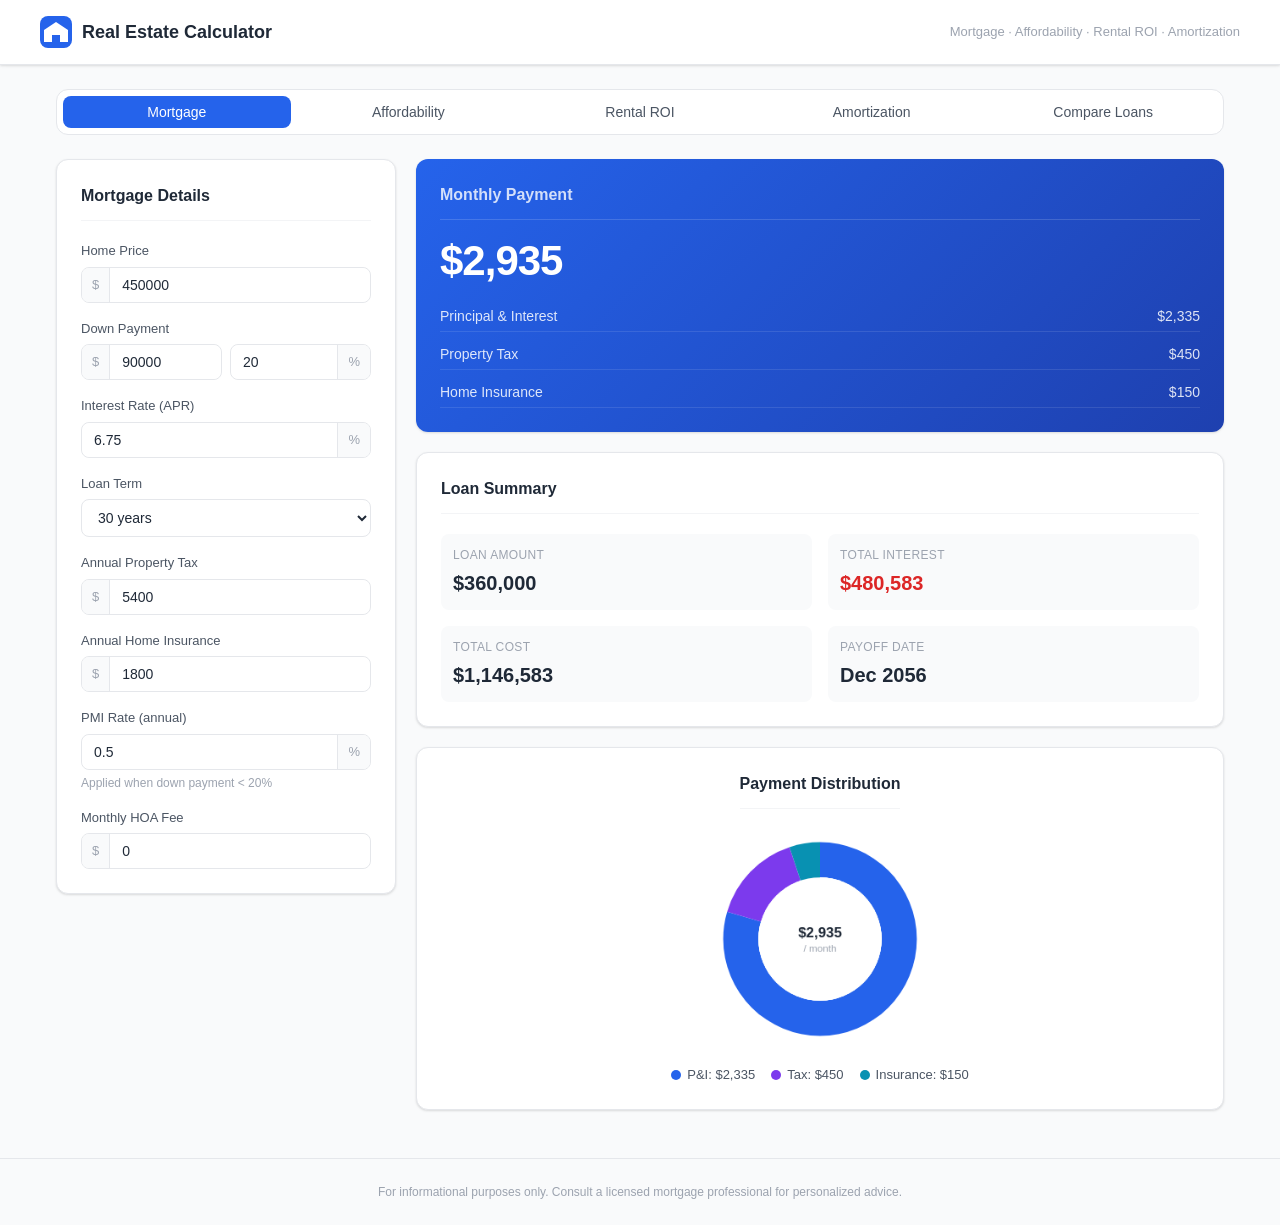
==== index.html @ 28811565 "Add complete real estate calculator web app Five-tab single-page application with no build dependenc" ====
<!DOCTYPE html>
<html lang="en">
<head>
  <meta charset="UTF-8" />
  <meta name="viewport" content="width=device-width, initial-scale=1.0" />
  <title>AI Real Estate Calculator</title>
  <link rel="stylesheet" href="css/styles.css" />
</head>
<body>
  <header>
    <div class="header-inner">
      <div class="logo">
        <svg width="32" height="32" viewBox="0 0 32 32" fill="none">
          <rect width="32" height="32" rx="8" fill="#2563eb"/>
          <path d="M16 6L4 14v12h8v-7h8v7h8V14L16 6z" fill="white"/>
        </svg>
        <span>Real Estate Calculator</span>
      </div>
      <p class="tagline">Mortgage · Affordability · Rental ROI · Amortization</p>
    </div>
  </header>

  <main>
    <nav class="tab-nav">
      <button class="tab-btn active" data-tab="mortgage">Mortgage</button>
      <button class="tab-btn" data-tab="affordability">Affordability</button>
      <button class="tab-btn" data-tab="rental">Rental ROI</button>
      <button class="tab-btn" data-tab="amortization">Amortization</button>
      <button class="tab-btn" data-tab="compare">Compare Loans</button>
    </nav>

    <!-- ===== MORTGAGE TAB ===== -->
    <section id="tab-mortgage" class="tab-content active">
      <div class="panel-grid">
        <div class="card inputs-card">
          <h2>Mortgage Details</h2>
          <div class="form-group">
            <label for="m-price">Home Price</label>
            <div class="input-prefix">
              <span>$</span>
              <input type="number" id="m-price" value="450000" min="0" step="1000" />
            </div>
          </div>
          <div class="form-group">
            <label for="m-down-pct">Down Payment</label>
            <div class="input-split">
              <div class="input-prefix">
                <span>$</span>
                <input type="number" id="m-down-amt" value="90000" min="0" step="1000" />
              </div>
              <div class="input-suffix">
                <input type="number" id="m-down-pct" value="20" min="0" max="100" step="0.5" />
                <span>%</span>
              </div>
            </div>
          </div>
          <div class="form-group">
            <label for="m-rate">Interest Rate (APR)</label>
            <div class="input-suffix">
              <input type="number" id="m-rate" value="6.75" min="0" max="30" step="0.05" />
              <span>%</span>
            </div>
          </div>
          <div class="form-group">
            <label for="m-term">Loan Term</label>
            <select id="m-term">
              <option value="30" selected>30 years</option>
              <option value="20">20 years</option>
              <option value="15">15 years</option>
              <option value="10">10 years</option>
            </select>
          </div>
          <div class="form-group">
            <label for="m-tax">Annual Property Tax</label>
            <div class="input-prefix">
              <span>$</span>
              <input type="number" id="m-tax" value="5400" min="0" step="100" />
            </div>
          </div>
          <div class="form-group">
            <label for="m-ins">Annual Home Insurance</label>
            <div class="input-prefix">
              <span>$</span>
              <input type="number" id="m-ins" value="1800" min="0" step="100" />
            </div>
          </div>
          <div class="form-group" id="pmi-group">
            <label for="m-pmi">PMI Rate (annual)</label>
            <div class="input-suffix">
              <input type="number" id="m-pmi" value="0.5" min="0" max="5" step="0.05" />
              <span>%</span>
            </div>
            <small class="hint">Applied when down payment &lt; 20%</small>
          </div>
          <div class="form-group">
            <label for="m-hoa">Monthly HOA Fee</label>
            <div class="input-prefix">
              <span>$</span>
              <input type="number" id="m-hoa" value="0" min="0" step="10" />
            </div>
          </div>
        </div>

        <div class="results-column">
          <div class="card summary-card">
            <h2>Monthly Payment</h2>
            <div class="big-number" id="m-total-payment">$0</div>
            <div class="payment-breakdown" id="m-breakdown">
              <div class="breakdown-row">
                <span>Principal &amp; Interest</span>
                <span id="m-pi">$0</span>
              </div>
              <div class="breakdown-row">
                <span>Property Tax</span>
                <span id="m-tax-mo">$0</span>
              </div>
              <div class="breakdown-row">
                <span>Home Insurance</span>
                <span id="m-ins-mo">$0</span>
              </div>
              <div class="breakdown-row pmi-row" id="pmi-row">
                <span>PMI</span>
                <span id="m-pmi-mo">$0</span>
              </div>
              <div class="breakdown-row" id="hoa-row">
                <span>HOA</span>
                <span id="m-hoa-mo">$0</span>
              </div>
            </div>
          </div>

          <div class="card stats-card">
            <h2>Loan Summary</h2>
            <div class="stats-grid">
              <div class="stat">
                <div class="stat-label">Loan Amount</div>
                <div class="stat-value" id="m-loan-amt">$0</div>
              </div>
              <div class="stat">
                <div class="stat-label">Total Interest</div>
                <div class="stat-value highlight-red" id="m-total-interest">$0</div>
              </div>
              <div class="stat">
                <div class="stat-label">Total Cost</div>
                <div class="stat-value" id="m-total-cost">$0</div>
              </div>
              <div class="stat">
                <div class="stat-label">Payoff Date</div>
                <div class="stat-value" id="m-payoff-date">—</div>
              </div>
            </div>
          </div>

          <div class="card chart-card">
            <h2>Payment Distribution</h2>
            <canvas id="donut-chart" width="260" height="260"></canvas>
            <div class="chart-legend" id="donut-legend"></div>
          </div>
        </div>
      </div>
    </section>

    <!-- ===== AFFORDABILITY TAB ===== -->
    <section id="tab-affordability" class="tab-content">
      <div class="panel-grid">
        <div class="card inputs-card">
          <h2>Your Finances</h2>
          <div class="form-group">
            <label for="a-income">Annual Gross Income</label>
            <div class="input-prefix"><span>$</span>
              <input type="number" id="a-income" value="120000" min="0" step="1000" />
            </div>
          </div>
          <div class="form-group">
            <label for="a-debt">Monthly Debt Payments</label>
            <div class="input-prefix"><span>$</span>
              <input type="number" id="a-debt" value="500" min="0" step="50" />
            </div>
            <small class="hint">Car loans, student loans, credit cards, etc.</small>
          </div>
          <div class="form-group">
            <label for="a-down">Down Payment Available</label>
            <div class="input-prefix"><span>$</span>
              <input type="number" id="a-down" value="80000" min="0" step="1000" />
            </div>
          </div>
          <div class="form-group">
            <label for="a-rate">Interest Rate</label>
            <div class="input-suffix">
              <input type="number" id="a-rate" value="6.75" min="0" max="30" step="0.05" />
              <span>%</span>
            </div>
          </div>
          <div class="form-group">
            <label for="a-term">Loan Term</label>
            <select id="a-term">
              <option value="30" selected>30 years</option>
              <option value="20">20 years</option>
              <option value="15">15 years</option>
            </select>
          </div>
          <div class="form-group">
            <label>DTI Guideline</label>
            <select id="a-dti">
              <option value="28">Conservative (28% front-end)</option>
              <option value="36" selected>Standard (36% back-end)</option>
              <option value="43">FHA / Max (43% back-end)</option>
              <option value="50">VA / Jumbo (50% back-end)</option>
            </select>
          </div>
        </div>

        <div class="results-column">
          <div class="card summary-card">
            <h2>You Can Afford Up To</h2>
            <div class="big-number" id="a-max-price">$0</div>
            <div class="afford-detail">
              <div class="breakdown-row"><span>Max Monthly Payment</span><span id="a-max-payment">$0</span></div>
              <div class="breakdown-row"><span>Loan Amount</span><span id="a-loan-amount">$0</span></div>
              <div class="breakdown-row"><span>Down Payment</span><span id="a-down-display">$0</span></div>
            </div>
          </div>

          <div class="card stats-card">
            <h2>Debt-to-Income Ratios</h2>
            <div class="dti-bars">
              <div class="dti-item">
                <div class="dti-label">
                  <span>Front-end DTI (housing only)</span>
                  <span id="a-fe-pct">0%</span>
                </div>
                <div class="progress-bar"><div class="progress-fill" id="a-fe-bar" style="width:0%"></div></div>
                <small class="hint" id="a-fe-status"></small>
              </div>
              <div class="dti-item">
                <div class="dti-label">
                  <span>Back-end DTI (all debts)</span>
                  <span id="a-be-pct">0%</span>
                </div>
                <div class="progress-bar"><div class="progress-fill" id="a-be-bar" style="width:0%"></div></div>
                <small class="hint" id="a-be-status"></small>
              </div>
            </div>
          </div>

          <div class="card">
            <h2>Price Range</h2>
            <div class="price-range-grid">
              <div class="price-tier conservative">
                <div class="tier-label">Conservative</div>
                <div class="tier-price" id="a-conservative">$0</div>
                <div class="tier-note">28% front-end</div>
              </div>
              <div class="price-tier recommended">
                <div class="tier-label">Recommended</div>
                <div class="tier-price" id="a-recommended">$0</div>
                <div class="tier-note">36% back-end</div>
              </div>
              <div class="price-tier maximum">
                <div class="tier-label">Maximum</div>
                <div class="tier-price" id="a-maximum">$0</div>
                <div class="tier-note">43% back-end</div>
              </div>
            </div>
          </div>
        </div>
      </div>
    </section>

    <!-- ===== RENTAL ROI TAB ===== -->
    <section id="tab-rental" class="tab-content">
      <div class="panel-grid">
        <div class="card inputs-card">
          <h2>Property Details</h2>
          <div class="form-group">
            <label for="r-price">Purchase Price</label>
            <div class="input-prefix"><span>$</span>
              <input type="number" id="r-price" value="350000" min="0" step="1000" />
            </div>
          </div>
          <div class="form-group">
            <label for="r-down">Down Payment</label>
            <div class="input-suffix">
              <input type="number" id="r-down" value="20" min="0" max="100" step="1" />
              <span>%</span>
            </div>
          </div>
          <div class="form-group">
            <label for="r-rate">Interest Rate</label>
            <div class="input-suffix">
              <input type="number" id="r-rate" value="7.0" min="0" max="30" step="0.05" />
              <span>%</span>
            </div>
          </div>
          <div class="form-group">
            <label for="r-term">Loan Term</label>
            <select id="r-term">
              <option value="30" selected>30 years</option>
              <option value="20">20 years</option>
              <option value="15">15 years</option>
            </select>
          </div>
          <div class="form-group">
            <label for="r-rent">Monthly Rent Income</label>
            <div class="input-prefix"><span>$</span>
              <input type="number" id="r-rent" value="2800" min="0" step="50" />
            </div>
          </div>
          <div class="form-group">
            <label for="r-vacancy">Vacancy Rate</label>
            <div class="input-suffix">
              <input type="number" id="r-vacancy" value="5" min="0" max="100" step="1" />
              <span>%</span>
            </div>
          </div>
          <div class="form-group">
            <label for="r-tax">Annual Property Tax</label>
            <div class="input-prefix"><span>$</span>
              <input type="number" id="r-tax" value="4200" min="0" step="100" />
            </div>
          </div>
          <div class="form-group">
            <label for="r-ins">Annual Insurance</label>
            <div class="input-prefix"><span>$</span>
              <input type="number" id="r-ins" value="1500" min="0" step="100" />
            </div>
          </div>
          <div class="form-group">
            <label for="r-maint">Annual Maintenance</label>
            <div class="input-suffix">
              <input type="number" id="r-maint" value="1" min="0" max="10" step="0.1" />
              <span>% of value</span>
            </div>
          </div>
          <div class="form-group">
            <label for="r-mgmt">Property Management</label>
            <div class="input-suffix">
              <input type="number" id="r-mgmt" value="0" min="0" max="20" step="1" />
              <span>% of rent</span>
            </div>
          </div>
          <div class="form-group">
            <label for="r-other">Other Monthly Expenses</label>
            <div class="input-prefix"><span>$</span>
              <input type="number" id="r-other" value="0" min="0" step="25" />
            </div>
          </div>
          <div class="form-group">
            <label for="r-appreciation">Annual Appreciation Rate</label>
            <div class="input-suffix">
              <input type="number" id="r-appreciation" value="3" min="0" max="20" step="0.5" />
              <span>%</span>
            </div>
          </div>
        </div>

        <div class="results-column">
          <div class="card summary-card">
            <h2>Monthly Cash Flow</h2>
            <div class="big-number" id="r-cashflow">$0</div>
            <div class="payment-breakdown">
              <div class="breakdown-row"><span>Effective Rent</span><span id="r-eff-rent">$0</span></div>
              <div class="breakdown-row"><span>Mortgage Payment</span><span id="r-mortgage">$0</span></div>
              <div class="breakdown-row"><span>Tax + Insurance</span><span id="r-tax-ins">$0</span></div>
              <div class="breakdown-row"><span>Maintenance</span><span id="r-maint-mo">$0</span></div>
              <div class="breakdown-row"><span>Management Fee</span><span id="r-mgmt-mo">$0</span></div>
              <div class="breakdown-row"><span>Other</span><span id="r-other-mo">$0</span></div>
            </div>
          </div>

          <div class="card stats-card">
            <h2>Investment Metrics</h2>
            <div class="stats-grid">
              <div class="stat">
                <div class="stat-label">Cap Rate</div>
                <div class="stat-value" id="r-cap-rate">0%</div>
              </div>
              <div class="stat">
                <div class="stat-label">Cash-on-Cash Return</div>
                <div class="stat-value highlight-green" id="r-coc">0%</div>
              </div>
              <div class="stat">
                <div class="stat-label">Gross Rent Multiplier</div>
                <div class="stat-value" id="r-grm">0x</div>
              </div>
              <div class="stat">
                <div class="stat-label">Annual Cash Flow</div>
                <div class="stat-value" id="r-annual-cf">$0</div>
              </div>
              <div class="stat">
                <div class="stat-label">Total Cash Invested</div>
                <div class="stat-value" id="r-cash-invested">$0</div>
              </div>
              <div class="stat">
                <div class="stat-label">5-Year Equity (est.)</div>
                <div class="stat-value highlight-green" id="r-5yr-equity">$0</div>
              </div>
            </div>
          </div>

          <div class="card">
            <h2>1% Rule Check</h2>
            <div class="rule-check" id="r-1pct-check">
              <div class="rule-value">
                Monthly rent is <strong id="r-1pct-pct">0%</strong> of purchase price
              </div>
              <div class="rule-bar-wrap">
                <div class="progress-bar"><div class="progress-fill" id="r-1pct-bar" style="width:0%"></div></div>
                <div class="rule-markers">
                  <span>0%</span><span>0.5%</span><span style="color:#22c55e;font-weight:600">1%</span><span>1.5%</span><span>2%</span>
                </div>
              </div>
              <div class="rule-status" id="r-1pct-status"></div>
            </div>
          </div>
        </div>
      </div>
    </section>

    <!-- ===== AMORTIZATION TAB ===== -->
    <section id="tab-amortization" class="tab-content">
      <div class="amort-top">
        <div class="card amort-inputs">
          <h2>Loan Details</h2>
          <div class="amort-form">
            <div class="form-group">
              <label for="am-price">Home Price</label>
              <div class="input-prefix"><span>$</span>
                <input type="number" id="am-price" value="450000" min="0" step="1000" />
              </div>
            </div>
            <div class="form-group">
              <label for="am-down">Down Payment</label>
              <div class="input-suffix">
                <input type="number" id="am-down" value="20" min="0" max="100" step="0.5" />
                <span>%</span>
              </div>
            </div>
            <div class="form-group">
              <label for="am-rate">Interest Rate</label>
              <div class="input-suffix">
                <input type="number" id="am-rate" value="6.75" min="0" max="30" step="0.05" />
                <span>%</span>
              </div>
            </div>
            <div class="form-group">
              <label for="am-term">Loan Term</label>
              <select id="am-term">
                <option value="30" selected>30 years</option>
                <option value="20">20 years</option>
                <option value="15">15 years</option>
                <option value="10">10 years</option>
              </select>
            </div>
            <div class="form-group">
              <label for="am-extra">Extra Monthly Payment</label>
              <div class="input-prefix"><span>$</span>
                <input type="number" id="am-extra" value="0" min="0" step="50" />
              </div>
            </div>
            <div class="form-group">
              <label for="am-view">View</label>
              <select id="am-view">
                <option value="yearly" selected>Yearly summary</option>
                <option value="monthly">Monthly detail</option>
              </select>
            </div>
          </div>
        </div>

        <div class="card amort-summary">
          <h2>Payoff Summary</h2>
          <div class="amort-stats">
            <div class="stat"><div class="stat-label">Monthly Payment</div><div class="stat-value" id="am-payment">$0</div></div>
            <div class="stat"><div class="stat-label">Payoff Date</div><div class="stat-value" id="am-payoff">—</div></div>
            <div class="stat"><div class="stat-label">Total Interest</div><div class="stat-value highlight-red" id="am-interest">$0</div></div>
            <div class="stat"><div class="stat-label">Interest Saved</div><div class="stat-value highlight-green" id="am-saved">$0</div></div>
            <div class="stat"><div class="stat-label">Time Saved</div><div class="stat-value highlight-green" id="am-time-saved">—</div></div>
          </div>
          <canvas id="am-chart" width="100%" height="200"></canvas>
        </div>
      </div>

      <div class="card amort-table-card">
        <h2>Amortization Schedule</h2>
        <div class="table-wrapper">
          <table class="amort-table" id="amort-table">
            <thead>
              <tr>
                <th>Year</th>
                <th>Payment</th>
                <th>Principal</th>
                <th>Interest</th>
                <th>Balance</th>
                <th>Equity</th>
              </tr>
            </thead>
            <tbody id="amort-body"></tbody>
          </table>
        </div>
      </div>
    </section>

    <!-- ===== COMPARE TAB ===== -->
    <section id="tab-compare" class="tab-content">
      <div class="compare-header card">
        <h2>Loan Comparison</h2>
        <p>Compare up to three different loan scenarios side by side.</p>
        <div class="compare-shared">
          <div class="form-group">
            <label for="cmp-price">Home Price</label>
            <div class="input-prefix"><span>$</span>
              <input type="number" id="cmp-price" value="450000" min="0" step="1000" />
            </div>
          </div>
          <div class="form-group">
            <label for="cmp-down">Down Payment</label>
            <div class="input-suffix">
              <input type="number" id="cmp-down" value="20" min="0" max="100" step="0.5" />
              <span>%</span>
            </div>
          </div>
        </div>
      </div>

      <div class="compare-grid">
        <div class="card compare-scenario" id="cmp-card-1">
          <h3>Scenario A</h3>
          <div class="form-group">
            <label>Interest Rate</label>
            <div class="input-suffix">
              <input type="number" class="cmp-rate" value="6.50" min="0" max="30" step="0.05" />
              <span>%</span>
            </div>
          </div>
          <div class="form-group">
            <label>Loan Term</label>
            <select class="cmp-term">
              <option value="30" selected>30 years</option>
              <option value="20">20 years</option>
              <option value="15">15 years</option>
            </select>
          </div>
          <div class="form-group">
            <label>Points Paid</label>
            <div class="input-suffix">
              <input type="number" class="cmp-points" value="0" min="0" max="5" step="0.25" />
              <span>pts</span>
            </div>
          </div>
          <div class="cmp-results">
            <div class="breakdown-row"><span>Monthly P&amp;I</span><span class="cmp-pi">$0</span></div>
            <div class="breakdown-row"><span>Total Interest</span><span class="cmp-int">$0</span></div>
            <div class="breakdown-row"><span>Points Cost</span><span class="cmp-pts-cost">$0</span></div>
            <div class="breakdown-row"><span>Total Cost</span><span class="cmp-total">$0</span></div>
            <div class="breakdown-row"><span>Break-even (vs A)</span><span class="cmp-breakeven">—</span></div>
          </div>
        </div>

        <div class="card compare-scenario" id="cmp-card-2">
          <h3>Scenario B</h3>
          <div class="form-group">
            <label>Interest Rate</label>
            <div class="input-suffix">
              <input type="number" class="cmp-rate" value="6.75" min="0" max="30" step="0.05" />
              <span>%</span>
            </div>
          </div>
          <div class="form-group">
            <label>Loan Term</label>
            <select class="cmp-term">
              <option value="30" selected>30 years</option>
              <option value="20">20 years</option>
              <option value="15">15 years</option>
            </select>
          </div>
          <div class="form-group">
            <label>Points Paid</label>
            <div class="input-suffix">
              <input type="number" class="cmp-points" value="0" min="0" max="5" step="0.25" />
              <span>pts</span>
            </div>
          </div>
          <div class="cmp-results">
            <div class="breakdown-row"><span>Monthly P&amp;I</span><span class="cmp-pi">$0</span></div>
            <div class="breakdown-row"><span>Total Interest</span><span class="cmp-int">$0</span></div>
            <div class="breakdown-row"><span>Points Cost</span><span class="cmp-pts-cost">$0</span></div>
            <div class="breakdown-row"><span>Total Cost</span><span class="cmp-total">$0</span></div>
            <div class="breakdown-row"><span>Break-even (vs A)</span><span class="cmp-breakeven">—</span></div>
          </div>
        </div>

        <div class="card compare-scenario" id="cmp-card-3">
          <h3>Scenario C</h3>
          <div class="form-group">
            <label>Interest Rate</label>
            <div class="input-suffix">
              <input type="number" class="cmp-rate" value="7.0" min="0" max="30" step="0.05" />
              <span>%</span>
            </div>
          </div>
          <div class="form-group">
            <label>Loan Term</label>
            <select class="cmp-term">
              <option value="30" selected>30 years</option>
              <option value="20">20 years</option>
              <option value="15">15 years</option>
            </select>
          </div>
          <div class="form-group">
            <label>Points Paid</label>
            <div class="input-suffix">
              <input type="number" class="cmp-points" value="1" min="0" max="5" step="0.25" />
              <span>pts</span>
            </div>
          </div>
          <div class="cmp-results">
            <div class="breakdown-row"><span>Monthly P&amp;I</span><span class="cmp-pi">$0</span></div>
            <div class="breakdown-row"><span>Total Interest</span><span class="cmp-int">$0</span></div>
            <div class="breakdown-row"><span>Points Cost</span><span class="cmp-pts-cost">$0</span></div>
            <div class="breakdown-row"><span>Total Cost</span><span class="cmp-total">$0</span></div>
            <div class="breakdown-row"><span>Break-even (vs A)</span><span class="cmp-breakeven">—</span></div>
          </div>
        </div>
      </div>

      <div class="card compare-chart-card">
        <h2>Cost Over Time</h2>
        <canvas id="compare-chart" height="280"></canvas>
        <div class="chart-legend" id="compare-legend"></div>
      </div>
    </section>
  </main>

  <footer>
    <p>For informational purposes only. Consult a licensed mortgage professional for personalized advice.</p>
  </footer>

  <script src="js/calculator.js"></script>
</body>
</html>
---- css/styles.css ----
/* ============================================================
   Base / Reset
============================================================ */
*, *::before, *::after { box-sizing: border-box; margin: 0; padding: 0; }

:root {
  --blue:       #2563eb;
  --blue-light: #eff6ff;
  --blue-dark:  #1e40af;
  --green:      #16a34a;
  --green-light:#dcfce7;
  --red:        #dc2626;
  --red-light:  #fee2e2;
  --amber:      #d97706;
  --amber-light:#fef3c7;
  --gray-50:    #f9fafb;
  --gray-100:   #f3f4f6;
  --gray-200:   #e5e7eb;
  --gray-400:   #9ca3af;
  --gray-600:   #4b5563;
  --gray-800:   #1f2937;
  --white:      #ffffff;
  --shadow:     0 1px 3px rgba(0,0,0,.08), 0 1px 2px rgba(0,0,0,.06);
  --shadow-md:  0 4px 6px rgba(0,0,0,.07), 0 2px 4px rgba(0,0,0,.06);
  --radius:     12px;
  --radius-sm:  8px;
}

body {
  font-family: -apple-system, BlinkMacSystemFont, "Segoe UI", Roboto, sans-serif;
  background: var(--gray-50);
  color: var(--gray-800);
  font-size: 15px;
  line-height: 1.5;
  min-height: 100vh;
}

/* ============================================================
   Header
============================================================ */
header {
  background: var(--white);
  border-bottom: 1px solid var(--gray-200);
  padding: 16px 24px;
  position: sticky;
  top: 0;
  z-index: 100;
  box-shadow: var(--shadow);
}

.header-inner {
  max-width: 1200px;
  margin: 0 auto;
  display: flex;
  align-items: center;
  gap: 16px;
}

.logo {
  display: flex;
  align-items: center;
  gap: 10px;
  font-size: 18px;
  font-weight: 700;
  color: var(--gray-800);
  white-space: nowrap;
}

.tagline {
  font-size: 13px;
  color: var(--gray-400);
  margin-left: auto;
}

/* ============================================================
   Main / Tabs
============================================================ */
main {
  max-width: 1200px;
  margin: 0 auto;
  padding: 24px 16px 48px;
}

.tab-nav {
  display: flex;
  gap: 4px;
  margin-bottom: 24px;
  background: var(--white);
  border: 1px solid var(--gray-200);
  border-radius: var(--radius);
  padding: 6px;
  flex-wrap: wrap;
}

.tab-btn {
  flex: 1;
  min-width: 100px;
  padding: 8px 16px;
  border: none;
  border-radius: var(--radius-sm);
  background: transparent;
  color: var(--gray-600);
  font-size: 14px;
  font-weight: 500;
  cursor: pointer;
  transition: all .15s;
  white-space: nowrap;
}

.tab-btn:hover { background: var(--gray-100); color: var(--gray-800); }
.tab-btn.active { background: var(--blue); color: var(--white); }

.tab-content { display: none; }
.tab-content.active { display: block; }

/* ============================================================
   Cards / Layout
============================================================ */
.card {
  background: var(--white);
  border: 1px solid var(--gray-200);
  border-radius: var(--radius);
  padding: 24px;
  box-shadow: var(--shadow);
}

.card h2 {
  font-size: 16px;
  font-weight: 600;
  color: var(--gray-800);
  margin-bottom: 20px;
  padding-bottom: 12px;
  border-bottom: 1px solid var(--gray-100);
}

.panel-grid {
  display: grid;
  grid-template-columns: 340px 1fr;
  gap: 20px;
  align-items: start;
}

@media (max-width: 768px) {
  .panel-grid { grid-template-columns: 1fr; }
}

.results-column {
  display: flex;
  flex-direction: column;
  gap: 20px;
}

/* ============================================================
   Form elements
============================================================ */
.form-group {
  margin-bottom: 16px;
}

.form-group:last-child { margin-bottom: 0; }

label {
  display: block;
  font-size: 13px;
  font-weight: 500;
  color: var(--gray-600);
  margin-bottom: 6px;
}

input[type="number"],
select {
  width: 100%;
  padding: 9px 12px;
  border: 1px solid var(--gray-200);
  border-radius: var(--radius-sm);
  font-size: 14px;
  color: var(--gray-800);
  background: var(--white);
  transition: border-color .15s, box-shadow .15s;
  outline: none;
  -moz-appearance: textfield;
}

input[type="number"]::-webkit-inner-spin-button,
input[type="number"]::-webkit-outer-spin-button { -webkit-appearance: none; }

input[type="number"]:focus,
select:focus {
  border-color: var(--blue);
  box-shadow: 0 0 0 3px rgba(37,99,235,.12);
}

select { cursor: pointer; }

.input-prefix,
.input-suffix {
  display: flex;
  align-items: center;
  border: 1px solid var(--gray-200);
  border-radius: var(--radius-sm);
  overflow: hidden;
  transition: border-color .15s, box-shadow .15s;
}

.input-prefix:focus-within,
.input-suffix:focus-within {
  border-color: var(--blue);
  box-shadow: 0 0 0 3px rgba(37,99,235,.12);
}

.input-prefix span,
.input-suffix span {
  padding: 0 10px;
  font-size: 13px;
  color: var(--gray-400);
  background: var(--gray-50);
  border-right: 1px solid var(--gray-200);
  align-self: stretch;
  display: flex;
  align-items: center;
  white-space: nowrap;
  flex-shrink: 0;
}

.input-suffix span {
  border-right: none;
  border-left: 1px solid var(--gray-200);
}

.input-prefix input,
.input-suffix input {
  border: none;
  box-shadow: none;
  flex: 1;
  min-width: 0;
}

.input-prefix input:focus,
.input-suffix input:focus {
  border: none;
  box-shadow: none;
}

.input-split {
  display: grid;
  grid-template-columns: 1fr 1fr;
  gap: 8px;
}

.hint {
  font-size: 12px;
  color: var(--gray-400);
  margin-top: 4px;
  display: block;
}

/* ============================================================
   Summary cards
============================================================ */
.summary-card {
  background: linear-gradient(135deg, var(--blue), var(--blue-dark));
  color: var(--white);
  border: none;
}

.summary-card h2 {
  color: rgba(255,255,255,.8);
  border-bottom-color: rgba(255,255,255,.15);
}

.big-number {
  font-size: 42px;
  font-weight: 700;
  letter-spacing: -1px;
  color: var(--white);
  margin-bottom: 20px;
  line-height: 1;
}

.payment-breakdown, .afford-detail {
  display: flex;
  flex-direction: column;
  gap: 8px;
}

.breakdown-row {
  display: flex;
  justify-content: space-between;
  align-items: center;
  font-size: 14px;
  color: rgba(255,255,255,.85);
  padding: 4px 0;
  border-bottom: 1px solid rgba(255,255,255,.1);
}

.breakdown-row:last-child { border-bottom: none; }

/* For non-blue cards */
.stats-card .breakdown-row,
.afford-detail .breakdown-row,
.cmp-results .breakdown-row {
  color: var(--gray-600);
  border-bottom-color: var(--gray-100);
}

/* ============================================================
   Stats grid
============================================================ */
.stats-grid {
  display: grid;
  grid-template-columns: 1fr 1fr;
  gap: 16px;
}

.stat {
  padding: 12px;
  background: var(--gray-50);
  border-radius: var(--radius-sm);
}

.stat-label {
  font-size: 12px;
  color: var(--gray-400);
  margin-bottom: 4px;
  font-weight: 500;
  text-transform: uppercase;
  letter-spacing: 0.03em;
}

.stat-value {
  font-size: 20px;
  font-weight: 700;
  color: var(--gray-800);
}

.highlight-green { color: var(--green); }
.highlight-red   { color: var(--red); }

/* ============================================================
   Chart / Donut
============================================================ */
.chart-card {
  display: flex;
  flex-direction: column;
  align-items: center;
}

.chart-card canvas { max-width: 220px; margin: 0 auto; }

.chart-legend {
  display: flex;
  flex-wrap: wrap;
  gap: 8px 16px;
  margin-top: 16px;
  justify-content: center;
}

.legend-item {
  display: flex;
  align-items: center;
  gap: 6px;
  font-size: 13px;
  color: var(--gray-600);
}

.legend-dot {
  width: 10px;
  height: 10px;
  border-radius: 50%;
  flex-shrink: 0;
}

/* ============================================================
   Progress / DTI bars
============================================================ */
.dti-bars { display: flex; flex-direction: column; gap: 20px; }
.dti-item {}

.dti-label {
  display: flex;
  justify-content: space-between;
  font-size: 13px;
  color: var(--gray-600);
  margin-bottom: 6px;
  font-weight: 500;
}

.progress-bar {
  height: 10px;
  background: var(--gray-100);
  border-radius: 999px;
  overflow: hidden;
}

.progress-fill {
  height: 100%;
  border-radius: 999px;
  background: var(--blue);
  transition: width .4s ease, background .3s;
}

/* ============================================================
   Affordability price tiers
============================================================ */
.price-range-grid {
  display: grid;
  grid-template-columns: repeat(3, 1fr);
  gap: 12px;
}

.price-tier {
  padding: 16px 12px;
  border-radius: var(--radius-sm);
  text-align: center;
}

.conservative { background: var(--green-light); }
.recommended  { background: var(--blue-light); border: 2px solid var(--blue); }
.maximum      { background: var(--amber-light); }

.tier-label {
  font-size: 11px;
  font-weight: 600;
  text-transform: uppercase;
  letter-spacing: .05em;
  color: var(--gray-600);
  margin-bottom: 6px;
}

.tier-price {
  font-size: 20px;
  font-weight: 700;
  color: var(--gray-800);
  margin-bottom: 4px;
}

.tier-note { font-size: 11px; color: var(--gray-400); }

/* ============================================================
   Rental ROI
============================================================ */
.rule-check { padding: 4px 0; }

.rule-value {
  font-size: 14px;
  color: var(--gray-600);
  margin-bottom: 12px;
}

.rule-bar-wrap { margin-bottom: 8px; }

.rule-markers {
  display: flex;
  justify-content: space-between;
  font-size: 11px;
  color: var(--gray-400);
  margin-top: 4px;
}

.rule-status {
  font-size: 13px;
  font-weight: 600;
  padding: 6px 12px;
  border-radius: var(--radius-sm);
  margin-top: 8px;
  text-align: center;
}

.rule-pass { background: var(--green-light); color: var(--green); }
.rule-close{ background: var(--amber-light); color: var(--amber); }
.rule-fail { background: var(--red-light);   color: var(--red);   }

/* ============================================================
   Amortization
============================================================ */
.amort-top {
  display: grid;
  grid-template-columns: 340px 1fr;
  gap: 20px;
  margin-bottom: 20px;
  align-items: start;
}

@media (max-width: 768px) {
  .amort-top { grid-template-columns: 1fr; }
}

.amort-form { display: grid; grid-template-columns: 1fr 1fr; gap: 0 16px; }

.amort-stats { display: grid; grid-template-columns: 1fr 1fr; gap: 12px; margin-bottom: 20px; }

.amort-table-card { overflow: hidden; }

.table-wrapper { overflow-x: auto; }

.amort-table {
  width: 100%;
  border-collapse: collapse;
  font-size: 13px;
}

.amort-table thead th {
  text-align: left;
  padding: 10px 12px;
  background: var(--gray-50);
  font-weight: 600;
  color: var(--gray-600);
  font-size: 12px;
  text-transform: uppercase;
  letter-spacing: .04em;
  border-bottom: 1px solid var(--gray-200);
}

.amort-table tbody tr {
  border-bottom: 1px solid var(--gray-100);
  transition: background .1s;
}

.amort-table tbody tr:hover { background: var(--blue-light); }
.amort-table tbody tr:last-child { border-bottom: none; }

.amort-table td {
  padding: 10px 12px;
  color: var(--gray-800);
}

.amort-table td.interest { color: var(--red); }
.amort-table td.equity   { color: var(--green); }

/* ============================================================
   Compare
============================================================ */
.compare-header { margin-bottom: 20px; }

.compare-shared {
  display: flex;
  gap: 20px;
  margin-top: 16px;
  flex-wrap: wrap;
}

.compare-shared .form-group {
  flex: 1;
  min-width: 200px;
  margin-bottom: 0;
}

.compare-grid {
  display: grid;
  grid-template-columns: repeat(3, 1fr);
  gap: 20px;
  margin-bottom: 20px;
}

@media (max-width: 768px) {
  .compare-grid { grid-template-columns: 1fr; }
}

.compare-scenario h3 {
  font-size: 15px;
  font-weight: 700;
  margin-bottom: 16px;
  padding-bottom: 10px;
  border-bottom: 1px solid var(--gray-100);
}

#cmp-card-1 h3 { color: var(--blue); }
#cmp-card-2 h3 { color: var(--green); }
#cmp-card-3 h3 { color: var(--amber); }

.cmp-results { margin-top: 16px; }
.cmp-results .breakdown-row { font-size: 13px; }

.compare-chart-card canvas { width: 100%; }

/* ============================================================
   Footer
============================================================ */
footer {
  text-align: center;
  padding: 24px 16px;
  font-size: 12px;
  color: var(--gray-400);
  border-top: 1px solid var(--gray-200);
}
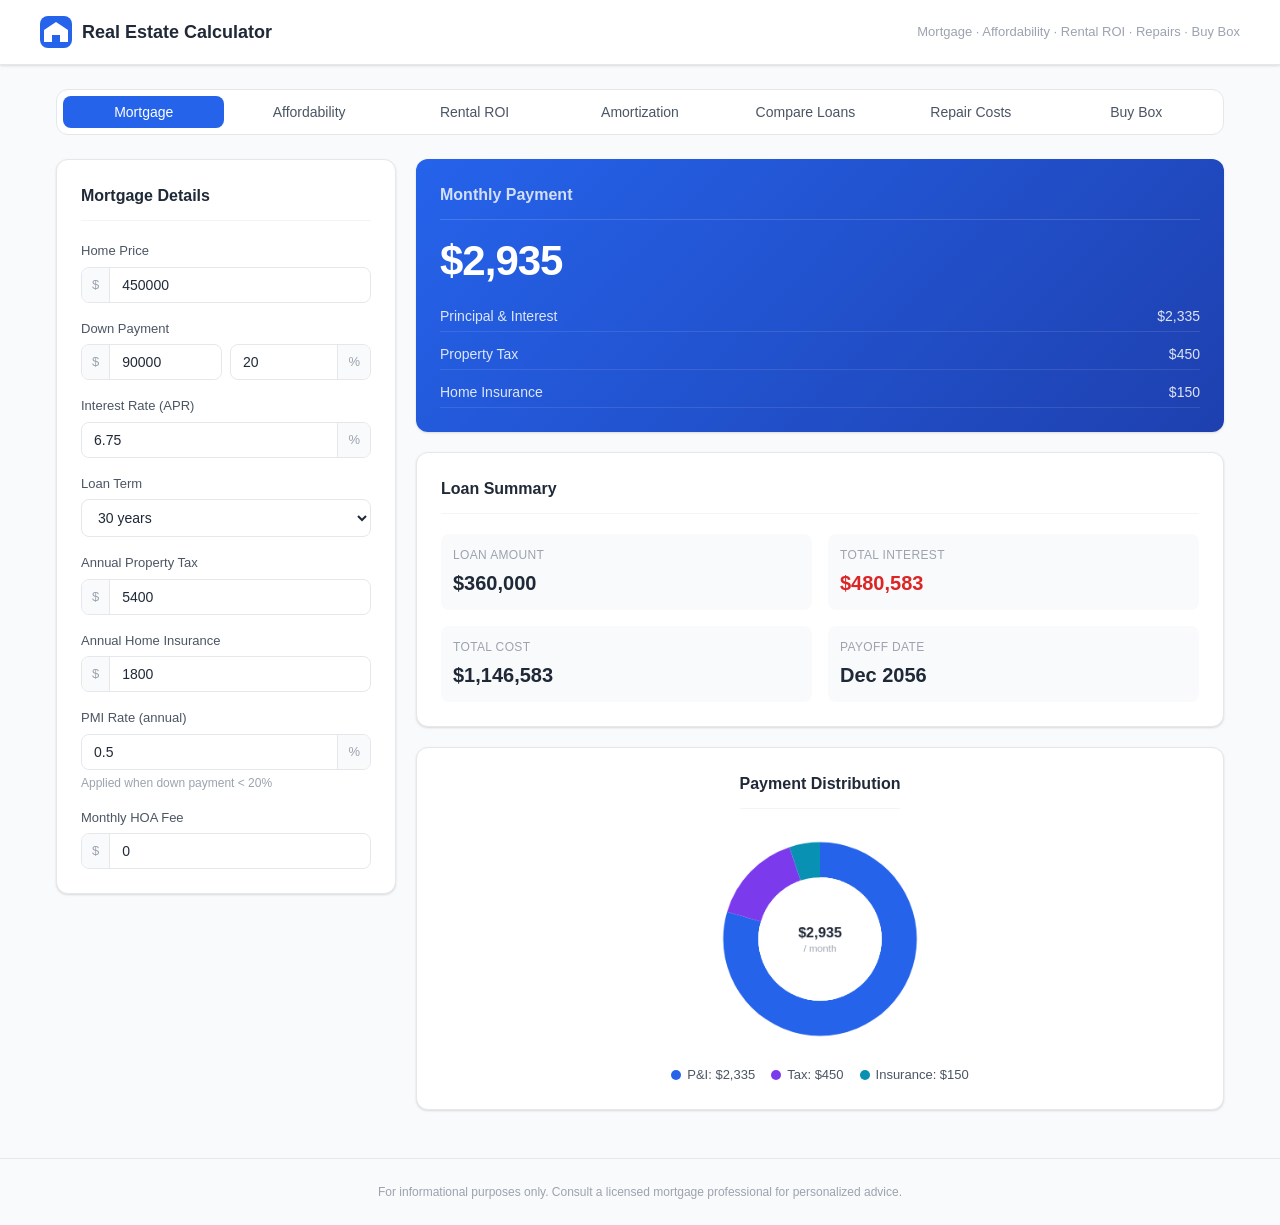
==== commit 0874f2e0: "Add Repair Cost estimator and Buy Box tabs Repair Costs tab: - 50+ line-item repair table across 10 " ====
--- a/index.html
+++ b/index.html
@@ -16,7 +16,7 @@
         </svg>
         <span>Real Estate Calculator</span>
       </div>
-      <p class="tagline">Mortgage · Affordability · Rental ROI · Amortization</p>
+      <p class="tagline">Mortgage · Affordability · Rental ROI · Repairs · Buy Box</p>
     </div>
   </header>
 
@@ -27,6 +27,8 @@
       <button class="tab-btn" data-tab="rental">Rental ROI</button>
       <button class="tab-btn" data-tab="amortization">Amortization</button>
       <button class="tab-btn" data-tab="compare">Compare Loans</button>
+      <button class="tab-btn" data-tab="repairs">Repair Costs</button>
+      <button class="tab-btn" data-tab="buybox">Buy Box</button>
     </nav>
 
     <!-- ===== MORTGAGE TAB ===== -->
@@ -630,6 +632,428 @@
         <div class="chart-legend" id="compare-legend"></div>
       </div>
     </section>
+    <!-- ===== REPAIR COSTS TAB ===== -->
+    <section id="tab-repairs" class="tab-content">
+      <div class="repair-top-grid">
+        <div class="card">
+          <h2>Condition Presets</h2>
+          <p class="hint" style="margin-bottom:14px">Quick-fill common repairs by property condition</p>
+          <div class="preset-btns">
+            <button class="preset-btn" data-preset="cosmetic">Cosmetic</button>
+            <button class="preset-btn" data-preset="light">Light Rehab</button>
+            <button class="preset-btn" data-preset="full">Full Rehab</button>
+            <button class="preset-btn" data-preset="gut">Gut Rehab</button>
+          </div>
+          <div class="preset-desc" id="preset-desc">Select a preset to auto-fill typical line items.</div>
+
+          <div style="margin-top:20px;padding-top:20px;border-top:1px solid var(--gray-100)">
+            <h3 style="font-size:14px;font-weight:600;margin-bottom:12px">Soft Costs &amp; Settings</h3>
+            <div class="form-group">
+              <label for="rep-permits">Permits &amp; Inspections</label>
+              <div class="input-prefix"><span>$</span>
+                <input type="number" id="rep-permits" value="2500" min="0" step="100" />
+              </div>
+            </div>
+            <div class="form-group">
+              <label for="rep-contingency">Contingency Buffer</label>
+              <div class="input-suffix">
+                <input type="number" id="rep-contingency" value="10" min="0" max="50" step="1" />
+                <span>%</span>
+              </div>
+            </div>
+            <div class="form-group" style="margin-bottom:0">
+              <label for="rep-sqft">Property Sq Ft</label>
+              <div class="input-suffix">
+                <input type="number" id="rep-sqft" value="1500" min="0" step="100" />
+                <span>sqft</span>
+              </div>
+            </div>
+          </div>
+        </div>
+
+        <div class="card summary-card">
+          <h2>Repair Budget</h2>
+          <div class="big-number" id="rep-total">$0</div>
+          <div class="payment-breakdown">
+            <div class="breakdown-row"><span>Hard Costs (line items)</span><span id="rep-hard">$0</span></div>
+            <div class="breakdown-row"><span>Permits &amp; Soft Costs</span><span id="rep-permits-disp">$0</span></div>
+            <div class="breakdown-row"><span>Contingency</span><span id="rep-contingency-disp">$0</span></div>
+            <div class="breakdown-row"><span>Cost per Sq Ft</span><span id="rep-per-sqft">—</span></div>
+            <div class="breakdown-row"><span>Items Selected</span><span id="rep-item-count">0</span></div>
+          </div>
+        </div>
+      </div>
+
+      <div class="card repair-table-card">
+        <div class="repair-table-header">
+          <div>
+            <h2>Itemized Repair Costs</h2>
+            <p class="hint">Check items to include · Edit qty &amp; unit cost · Prices are national averages</p>
+          </div>
+          <div class="repair-table-actions">
+            <button class="action-btn" id="repair-select-all">Select All</button>
+            <button class="action-btn" id="repair-clear-all">Clear All</button>
+            <button class="action-btn" id="repair-reset-costs">Reset to Avg</button>
+          </div>
+        </div>
+        <div class="table-wrapper">
+          <table class="repair-table">
+            <thead>
+              <tr>
+                <th style="width:40px;text-align:center">✓</th>
+                <th>Repair Item</th>
+                <th>Typical Range</th>
+                <th style="width:80px">Qty</th>
+                <th style="width:140px">Unit Cost</th>
+                <th style="width:110px;text-align:right">Subtotal</th>
+              </tr>
+            </thead>
+            <tbody id="repair-body"></tbody>
+          </table>
+        </div>
+      </div>
+
+      <div class="panel-grid" style="margin-top:20px">
+        <div class="card">
+          <h2>Flip Profit Calculator</h2>
+          <div class="form-group">
+            <label for="flip-purchase">Purchase Price</label>
+            <div class="input-prefix"><span>$</span>
+              <input type="number" id="flip-purchase" value="200000" min="0" step="1000" />
+            </div>
+          </div>
+          <div class="form-group">
+            <label for="flip-arv">After Repair Value (ARV)</label>
+            <div class="input-prefix"><span>$</span>
+              <input type="number" id="flip-arv" value="320000" min="0" step="1000" />
+            </div>
+          </div>
+          <div class="form-group">
+            <label for="flip-repairs-in">Repair Costs</label>
+            <div class="input-prefix"><span>$</span>
+              <input type="number" id="flip-repairs-in" value="0" min="0" step="500" />
+            </div>
+            <small class="hint">Auto-synced from the repair estimator above</small>
+          </div>
+          <div class="form-group">
+            <label for="flip-rate">Hard Money / Loan Rate</label>
+            <div class="input-suffix">
+              <input type="number" id="flip-rate" value="10" min="0" max="30" step="0.25" />
+              <span>% annual</span>
+            </div>
+          </div>
+          <div class="form-group">
+            <label for="flip-hold">Hold Time</label>
+            <div class="input-suffix">
+              <input type="number" id="flip-hold" value="6" min="1" max="36" step="1" />
+              <span>months</span>
+            </div>
+          </div>
+          <div class="form-group">
+            <label for="flip-close-buy">Buy-Side Closing Costs</label>
+            <div class="input-suffix">
+              <input type="number" id="flip-close-buy" value="2" min="0" max="10" step="0.25" />
+              <span>%</span>
+            </div>
+          </div>
+          <div class="form-group">
+            <label for="flip-close-sell">Sell-Side Closing Costs</label>
+            <div class="input-suffix">
+              <input type="number" id="flip-close-sell" value="8" min="0" max="15" step="0.25" />
+              <span>% (commissions + title)</span>
+            </div>
+          </div>
+          <div class="form-group">
+            <label for="flip-carry">Monthly Carrying Costs</label>
+            <div class="input-prefix"><span>$</span>
+              <input type="number" id="flip-carry" value="350" min="0" step="50" />
+            </div>
+            <small class="hint">Utilities, property tax, insurance during hold period</small>
+          </div>
+        </div>
+
+        <div class="results-column">
+          <div class="card summary-card">
+            <h2>Projected Profit</h2>
+            <div class="big-number" id="flip-profit">$0</div>
+            <div class="payment-breakdown">
+              <div class="breakdown-row"><span>Sale Price (ARV)</span><span id="flip-arv-disp">$0</span></div>
+              <div class="breakdown-row"><span>− Purchase Price</span><span id="flip-purchase-disp">$0</span></div>
+              <div class="breakdown-row"><span>− Repair Costs</span><span id="flip-repairs-disp">$0</span></div>
+              <div class="breakdown-row"><span>− Holding Costs</span><span id="flip-holding-disp">$0</span></div>
+              <div class="breakdown-row"><span>− Buy Closing</span><span id="flip-closebuy-disp">$0</span></div>
+              <div class="breakdown-row"><span>− Sell Closing</span><span id="flip-closesell-disp">$0</span></div>
+            </div>
+          </div>
+          <div class="card stats-card">
+            <h2>Flip Metrics</h2>
+            <div class="stats-grid">
+              <div class="stat"><div class="stat-label">Net Profit</div><div class="stat-value highlight-green" id="flip-profit-stat">$0</div></div>
+              <div class="stat"><div class="stat-label">ROI on Cash</div><div class="stat-value" id="flip-roi">0%</div></div>
+              <div class="stat"><div class="stat-label">Annualized ROI</div><div class="stat-value highlight-green" id="flip-ann-roi">0%</div></div>
+              <div class="stat"><div class="stat-label">Profit Margin</div><div class="stat-value" id="flip-margin">0%</div></div>
+              <div class="stat"><div class="stat-label">70% Rule MAO</div><div class="stat-value" id="flip-mao70">$0</div></div>
+              <div class="stat"><div class="stat-label">Total Holding Cost</div><div class="stat-value highlight-red" id="flip-holding-stat">$0</div></div>
+            </div>
+          </div>
+        </div>
+      </div>
+    </section>
+
+    <!-- ===== BUY BOX TAB ===== -->
+    <section id="tab-buybox" class="tab-content">
+      <div class="buybox-top">
+        <div class="card">
+          <h2>Your Buy Box</h2>
+          <p class="hint" style="margin-bottom:16px">Define your investment criteria — used by the Deal Analyzer below</p>
+          <div class="buybox-form">
+            <div class="form-group">
+              <label for="bb-strategy">Investment Strategy</label>
+              <select id="bb-strategy">
+                <option value="flip">Fix &amp; Flip</option>
+                <option value="brrrr">BRRRR</option>
+                <option value="rental">Buy &amp; Hold (Rental)</option>
+                <option value="wholesale">Wholesale</option>
+              </select>
+            </div>
+            <div class="form-group">
+              <label for="bb-zip">Target Market (zip / city)</label>
+              <input type="text" id="bb-zip" value="77433" class="text-input" placeholder="e.g. 77433 or Houston TX" />
+            </div>
+            <div class="form-group">
+              <label for="bb-max-price">Max Purchase Price</label>
+              <div class="input-prefix"><span>$</span>
+                <input type="number" id="bb-max-price" value="300000" min="0" step="5000" />
+              </div>
+            </div>
+            <div class="form-group">
+              <label for="bb-min-price">Min Purchase Price</label>
+              <div class="input-prefix"><span>$</span>
+                <input type="number" id="bb-min-price" value="50000" min="0" step="5000" />
+              </div>
+            </div>
+            <div class="form-group">
+              <label for="bb-max-repairs">Max Repair Budget</label>
+              <div class="input-prefix"><span>$</span>
+                <input type="number" id="bb-max-repairs" value="75000" min="0" step="1000" />
+              </div>
+            </div>
+            <div class="form-group">
+              <label for="bb-min-beds">Min Bedrooms</label>
+              <select id="bb-min-beds">
+                <option value="1">1+</option>
+                <option value="2">2+</option>
+                <option value="3" selected>3+</option>
+                <option value="4">4+</option>
+              </select>
+            </div>
+            <div class="form-group">
+              <label for="bb-min-sqft">Min Sq Ft</label>
+              <div class="input-suffix">
+                <input type="number" id="bb-min-sqft" value="1000" min="0" step="100" />
+                <span>sqft</span>
+              </div>
+            </div>
+            <div class="form-group">
+              <label for="bb-min-profit">Min Profit Target</label>
+              <div class="input-prefix"><span>$</span>
+                <input type="number" id="bb-min-profit" value="30000" min="0" step="1000" />
+              </div>
+            </div>
+            <div class="form-group">
+              <label for="bb-min-roi">Min ROI Target</label>
+              <div class="input-suffix">
+                <input type="number" id="bb-min-roi" value="20" min="0" max="200" step="1" />
+                <span>%</span>
+              </div>
+            </div>
+            <div class="form-group">
+              <label for="bb-sell-costs">Sell-Side Costs</label>
+              <div class="input-suffix">
+                <input type="number" id="bb-sell-costs" value="8" min="0" max="15" step="0.5" />
+                <span>%</span>
+              </div>
+            </div>
+          </div>
+        </div>
+
+        <div class="card">
+          <h2>MAO Calculator</h2>
+          <p class="hint" style="margin-bottom:16px">Maximum Allowable Offer — what to offer given your profit goals</p>
+          <div class="form-group">
+            <label for="mao-arv">After Repair Value (ARV)</label>
+            <div class="input-prefix"><span>$</span>
+              <input type="number" id="mao-arv" value="300000" min="0" step="1000" />
+            </div>
+          </div>
+          <div class="form-group">
+            <label for="mao-repairs">Estimated Repairs</label>
+            <div class="input-prefix"><span>$</span>
+              <input type="number" id="mao-repairs" value="40000" min="0" step="1000" />
+            </div>
+          </div>
+          <div class="form-group">
+            <label for="mao-closing">Selling Costs</label>
+            <div class="input-suffix">
+              <input type="number" id="mao-closing" value="8" min="0" max="20" step="0.5" />
+              <span>%</span>
+            </div>
+          </div>
+          <div class="form-group">
+            <label for="mao-profit">Desired Profit</label>
+            <div class="input-prefix"><span>$</span>
+              <input type="number" id="mao-profit" value="30000" min="0" step="1000" />
+            </div>
+          </div>
+
+          <div class="mao-results">
+            <div class="mao-rule">
+              <div class="mao-rule-label">
+                <span class="mao-badge" style="background:#fee2e2;color:#dc2626">65%</span>
+                <span>Conservative</span>
+              </div>
+              <div class="mao-value" id="mao-65">$0</div>
+            </div>
+            <div class="mao-rule mao-rule-primary">
+              <div class="mao-rule-label">
+                <span class="mao-badge" style="background:#dbeafe;color:#1d4ed8">70%</span>
+                <span>Standard (most common)</span>
+              </div>
+              <div class="mao-value" id="mao-70">$0</div>
+            </div>
+            <div class="mao-rule">
+              <div class="mao-rule-label">
+                <span class="mao-badge" style="background:#dcfce7;color:#15803d">75%</span>
+                <span>Aggressive</span>
+              </div>
+              <div class="mao-value" id="mao-75">$0</div>
+            </div>
+            <div class="mao-rule" style="border:2px solid var(--blue);margin-top:4px">
+              <div class="mao-rule-label">
+                <span class="mao-badge" style="background:#f3f4f6;color:#4b5563">Custom</span>
+                <span>ARV − Repairs − Closing − Profit</span>
+              </div>
+              <div class="mao-value" id="mao-custom">$0</div>
+            </div>
+          </div>
+        </div>
+      </div>
+
+      <div class="panel-grid">
+        <div class="card">
+          <h2>Deal Analyzer</h2>
+          <p class="hint" style="margin-bottom:16px">Enter a specific deal to score it against your buy box</p>
+          <div class="form-group">
+            <label for="deal-address">Property Address / Label</label>
+            <input type="text" id="deal-address" class="text-input" placeholder="123 Main St, Springfield IL" />
+          </div>
+          <div class="form-group">
+            <label for="deal-asking">Asking Price</label>
+            <div class="input-prefix"><span>$</span>
+              <input type="number" id="deal-asking" value="225000" min="0" step="1000" />
+            </div>
+          </div>
+          <div class="form-group">
+            <label for="deal-arv">Estimated ARV</label>
+            <div class="input-prefix"><span>$</span>
+              <input type="number" id="deal-arv" value="310000" min="0" step="1000" />
+            </div>
+          </div>
+          <div class="form-group">
+            <label for="deal-repairs">Estimated Repairs</label>
+            <div class="input-prefix"><span>$</span>
+              <input type="number" id="deal-repairs" value="45000" min="0" step="1000" />
+            </div>
+          </div>
+          <div class="form-group">
+            <label for="deal-beds">Bedrooms</label>
+            <select id="deal-beds">
+              <option value="1">1</option>
+              <option value="2">2</option>
+              <option value="3" selected>3</option>
+              <option value="4">4</option>
+              <option value="5">5+</option>
+            </select>
+          </div>
+          <div class="form-group">
+            <label for="deal-sqft">Sq Ft</label>
+            <div class="input-suffix">
+              <input type="number" id="deal-sqft" value="1400" min="0" step="100" />
+              <span>sqft</span>
+            </div>
+          </div>
+        </div>
+
+        <div class="results-column">
+          <div class="card summary-card">
+            <h2>Deal Score</h2>
+            <div class="big-number" id="deal-score">—</div>
+            <div class="payment-breakdown">
+              <div class="breakdown-row"><span>MAO (70% Rule)</span><span id="deal-mao">$0</span></div>
+              <div class="breakdown-row"><span>Price vs MAO</span><span id="deal-vs-mao">—</span></div>
+              <div class="breakdown-row"><span>Est. Profit</span><span id="deal-profit">$0</span></div>
+              <div class="breakdown-row"><span>Est. ROI</span><span id="deal-roi">0%</span></div>
+            </div>
+          </div>
+          <div class="card">
+            <h2>Criteria Checklist</h2>
+            <div id="deal-checklist" class="deal-checklist"></div>
+          </div>
+        </div>
+      </div>
+
+      <div class="card" style="margin-top:20px">
+        <h2>Find Listings</h2>
+        <p class="hint" style="margin-bottom:16px">Search top listing portals filtered to your buy box location and price range</p>
+        <div class="find-listings-top">
+          <div class="form-group" style="flex:1;min-width:180px;margin-bottom:0">
+            <label for="search-zip">Location (zip or city)</label>
+            <input type="text" id="search-zip" class="text-input" value="77433" placeholder="77433 or Houston TX" />
+          </div>
+          <div class="form-group" style="flex:1;min-width:130px;margin-bottom:0">
+            <label for="search-min">Min Price</label>
+            <div class="input-prefix"><span>$</span>
+              <input type="number" id="search-min" value="50000" step="5000" />
+            </div>
+          </div>
+          <div class="form-group" style="flex:1;min-width:130px;margin-bottom:0">
+            <label for="search-max">Max Price</label>
+            <div class="input-prefix"><span>$</span>
+              <input type="number" id="search-max" value="300000" step="5000" />
+            </div>
+          </div>
+          <div class="form-group" style="flex:1;min-width:110px;margin-bottom:0">
+            <label for="search-beds">Min Beds</label>
+            <select id="search-beds">
+              <option value="1">1+</option>
+              <option value="2">2+</option>
+              <option value="3" selected>3+</option>
+              <option value="4">4+</option>
+            </select>
+          </div>
+        </div>
+        <div class="portal-grid">
+          <a class="portal-btn" id="link-zillow" target="_blank" rel="noopener noreferrer">
+            <div class="portal-icon" style="background:#006aff;color:#fff">Z</div>
+            <div><div class="portal-name">Zillow</div><div class="portal-sub">All listings + Zestimate</div></div>
+          </a>
+          <a class="portal-btn" id="link-realtor" target="_blank" rel="noopener noreferrer">
+            <div class="portal-icon" style="background:#d02f2f;color:#fff">R</div>
+            <div><div class="portal-name">Realtor.com</div><div class="portal-sub">MLS-backed data</div></div>
+          </a>
+          <a class="portal-btn" id="link-redfin" target="_blank" rel="noopener noreferrer">
+            <div class="portal-icon" style="background:#a02030;color:#fff">RF</div>
+            <div><div class="portal-name">Redfin</div><div class="portal-sub">Price drops &amp; investor filters</div></div>
+          </a>
+          <a class="portal-btn" id="link-loopnet" target="_blank" rel="noopener noreferrer">
+            <div class="portal-icon" style="background:#1a56db;color:#fff">LN</div>
+            <div><div class="portal-name">LoopNet</div><div class="portal-sub">Commercial &amp; investment</div></div>
+          </a>
+        </div>
+        <small class="hint" style="margin-top:12px;display:block">Links open the portal's search page filtered to your location. Apply additional filters (days on market, price reductions) within each platform.</small>
+      </div>
+    </section>
+
   </main>
 
   <footer>
--- a/css/styles.css
+++ b/css/styles.css
@@ -583,3 +583,278 @@
   color: var(--gray-400);
   border-top: 1px solid var(--gray-200);
 }
+
+/* ============================================================
+   Text inputs (plain, no prefix/suffix wrapper)
+============================================================ */
+.text-input {
+  width: 100%;
+  padding: 9px 12px;
+  border: 1px solid var(--gray-200);
+  border-radius: var(--radius-sm);
+  font-size: 14px;
+  color: var(--gray-800);
+  outline: none;
+  transition: border-color .15s, box-shadow .15s;
+}
+.text-input:focus {
+  border-color: var(--blue);
+  box-shadow: 0 0 0 3px rgba(37,99,235,.12);
+}
+
+/* ============================================================
+   Repair Costs Tab
+============================================================ */
+.repair-top-grid {
+  display: grid;
+  grid-template-columns: 360px 1fr;
+  gap: 20px;
+  margin-bottom: 20px;
+  align-items: start;
+}
+@media (max-width: 768px) { .repair-top-grid { grid-template-columns: 1fr; } }
+
+.preset-btns {
+  display: grid;
+  grid-template-columns: 1fr 1fr;
+  gap: 8px;
+  margin-bottom: 12px;
+}
+
+.preset-btn {
+  padding: 10px 8px;
+  border: 2px solid var(--gray-200);
+  border-radius: var(--radius-sm);
+  background: var(--white);
+  font-size: 13px;
+  font-weight: 600;
+  color: var(--gray-600);
+  cursor: pointer;
+  transition: all .15s;
+  text-align: center;
+}
+.preset-btn:hover  { border-color: var(--blue); color: var(--blue); background: var(--blue-light); }
+.preset-btn.active { border-color: var(--blue); background: var(--blue); color: var(--white); }
+
+.preset-desc {
+  font-size: 12px;
+  color: var(--gray-400);
+  padding: 8px 12px;
+  background: var(--gray-50);
+  border-radius: var(--radius-sm);
+  min-height: 36px;
+  line-height: 1.5;
+}
+
+.repair-table-card { overflow: visible; }
+
+.repair-table-header {
+  display: flex;
+  justify-content: space-between;
+  align-items: flex-start;
+  margin-bottom: 16px;
+  flex-wrap: wrap;
+  gap: 12px;
+}
+.repair-table-header h2 { margin-bottom: 4px; border-bottom: none; padding-bottom: 0; }
+
+.repair-table-actions { display: flex; gap: 8px; flex-wrap: wrap; }
+
+.action-btn {
+  padding: 6px 14px;
+  border: 1px solid var(--gray-200);
+  border-radius: var(--radius-sm);
+  background: var(--white);
+  font-size: 13px;
+  font-weight: 500;
+  color: var(--gray-600);
+  cursor: pointer;
+  transition: all .15s;
+}
+.action-btn:hover { background: var(--blue); color: var(--white); border-color: var(--blue); }
+
+.repair-table { width: 100%; border-collapse: collapse; font-size: 13px; }
+
+.repair-table thead th {
+  text-align: left;
+  padding: 10px 12px;
+  background: var(--gray-50);
+  font-weight: 600;
+  color: var(--gray-600);
+  font-size: 12px;
+  text-transform: uppercase;
+  letter-spacing: .04em;
+  border-bottom: 1px solid var(--gray-200);
+}
+
+.repair-table td {
+  padding: 7px 12px;
+  border-bottom: 1px solid var(--gray-100);
+  vertical-align: middle;
+}
+
+.repair-table tr.repair-row:hover td { background: #f8faff; }
+.repair-table tr.repair-row.excluded td { opacity: 0.35; }
+.repair-table tr.repair-row.excluded td:first-child { opacity: 1; }
+
+.cat-header-row td {
+  padding: 8px 12px 6px;
+  background: var(--gray-100);
+  font-size: 11px;
+  font-weight: 700;
+  text-transform: uppercase;
+  letter-spacing: .06em;
+  color: var(--gray-600);
+  border-top: 2px solid var(--gray-200);
+  border-bottom: 1px solid var(--gray-200);
+}
+
+.cat-badge {
+  display: inline-block;
+  width: 9px;
+  height: 9px;
+  border-radius: 50%;
+  margin-right: 8px;
+  vertical-align: middle;
+  flex-shrink: 0;
+}
+
+.repair-table input[type="number"] {
+  width: 100%;
+  padding: 5px 8px;
+  border: 1px solid var(--gray-200);
+  border-radius: 6px;
+  font-size: 13px;
+  text-align: right;
+  -moz-appearance: textfield;
+  outline: none;
+}
+.repair-table input[type="number"]::-webkit-inner-spin-button { -webkit-appearance: none; }
+.repair-table input[type="number"]:focus { border-color: var(--blue); }
+
+.repair-table input[type="checkbox"] {
+  width: 15px;
+  height: 15px;
+  cursor: pointer;
+  accent-color: var(--blue);
+  display: block;
+  margin: 0 auto;
+}
+
+.repair-range { font-size: 11px; color: var(--gray-400); white-space: nowrap; }
+.repair-subtotal { text-align: right; font-weight: 600; color: var(--gray-400); }
+.repair-subtotal.active { color: var(--blue-dark); }
+
+/* ============================================================
+   Buy Box Tab
+============================================================ */
+.buybox-top {
+  display: grid;
+  grid-template-columns: 1fr 1fr;
+  gap: 20px;
+  margin-bottom: 20px;
+  align-items: start;
+}
+@media (max-width: 768px) { .buybox-top { grid-template-columns: 1fr; } }
+
+.buybox-form { display: grid; grid-template-columns: 1fr 1fr; gap: 0 16px; }
+
+.mao-results { margin-top: 20px; display: flex; flex-direction: column; gap: 8px; }
+
+.mao-rule {
+  display: flex;
+  justify-content: space-between;
+  align-items: center;
+  padding: 10px 14px;
+  border-radius: var(--radius-sm);
+  background: var(--gray-50);
+  border: 1px solid var(--gray-200);
+}
+.mao-rule-primary { background: var(--blue-light); border: 2px solid var(--blue); }
+
+.mao-rule-label {
+  display: flex;
+  align-items: center;
+  gap: 10px;
+  font-size: 13px;
+  color: var(--gray-600);
+}
+
+.mao-badge {
+  padding: 2px 9px;
+  border-radius: 999px;
+  font-size: 12px;
+  font-weight: 700;
+  white-space: nowrap;
+}
+
+.mao-value { font-size: 20px; font-weight: 700; color: var(--gray-800); }
+.mao-rule-primary .mao-value { color: var(--blue-dark); }
+
+/* Deal checklist */
+.deal-checklist { display: flex; flex-direction: column; gap: 8px; }
+
+.check-item {
+  display: flex;
+  align-items: center;
+  gap: 10px;
+  padding: 10px 12px;
+  border-radius: var(--radius-sm);
+  font-size: 13px;
+}
+.check-item.pass    { background: var(--green-light); color: #15803d; }
+.check-item.fail    { background: var(--red-light);   color: #b91c1c; }
+.check-item.warn    { background: var(--amber-light);  color: #92400e; }
+.check-item.neutral { background: var(--gray-100);     color: var(--gray-600); }
+
+.check-icon  { font-size: 15px; flex-shrink: 0; }
+.check-label { font-weight: 500; flex: 1; }
+.check-value { font-size: 12px; white-space: nowrap; }
+
+/* Find listings */
+.find-listings-top {
+  display: flex;
+  gap: 16px;
+  flex-wrap: wrap;
+  margin-bottom: 20px;
+  align-items: flex-end;
+}
+
+.portal-grid {
+  display: grid;
+  grid-template-columns: repeat(auto-fit, minmax(210px, 1fr));
+  gap: 12px;
+}
+
+.portal-btn {
+  display: flex;
+  align-items: center;
+  gap: 14px;
+  padding: 14px 16px;
+  border: 1px solid var(--gray-200);
+  border-radius: var(--radius);
+  background: var(--white);
+  text-decoration: none;
+  color: var(--gray-800);
+  transition: all .15s;
+}
+.portal-btn:hover {
+  border-color: var(--blue);
+  box-shadow: var(--shadow-md);
+  transform: translateY(-1px);
+}
+
+.portal-icon {
+  width: 42px;
+  height: 42px;
+  border-radius: 10px;
+  display: flex;
+  align-items: center;
+  justify-content: center;
+  font-size: 14px;
+  font-weight: 800;
+  flex-shrink: 0;
+  letter-spacing: -0.5px;
+}
+.portal-name { font-weight: 600; font-size: 14px; }
+.portal-sub  { font-size: 12px; color: var(--gray-400); margin-top: 2px; }
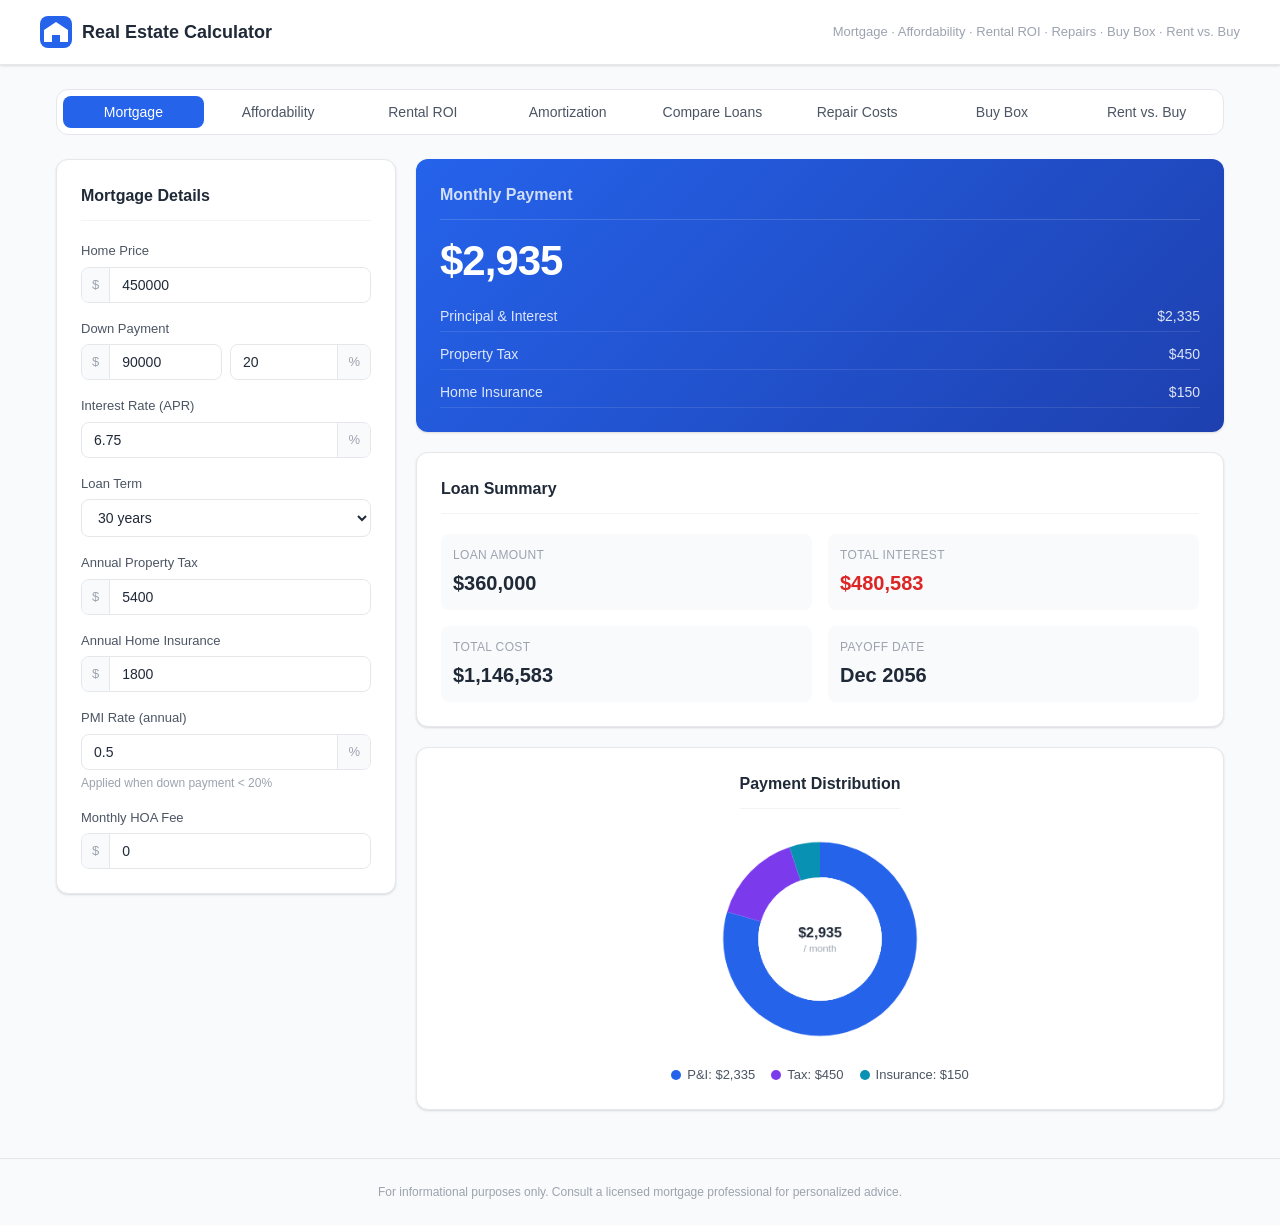
==== commit 96754e9a: "Add Rent vs. Buy calculator tab New skill that compares buying vs. renting over a user-defined analy" ====
--- a/index.html
+++ b/index.html
@@ -16,7 +16,7 @@
         </svg>
         <span>Real Estate Calculator</span>
       </div>
-      <p class="tagline">Mortgage · Affordability · Rental ROI · Repairs · Buy Box</p>
+      <p class="tagline">Mortgage · Affordability · Rental ROI · Repairs · Buy Box · Rent vs. Buy</p>
     </div>
   </header>
 
@@ -29,6 +29,7 @@
       <button class="tab-btn" data-tab="compare">Compare Loans</button>
       <button class="tab-btn" data-tab="repairs">Repair Costs</button>
       <button class="tab-btn" data-tab="buybox">Buy Box</button>
+      <button class="tab-btn" data-tab="rentvsbuy">Rent vs. Buy</button>
     </nav>
 
     <!-- ===== MORTGAGE TAB ===== -->
@@ -1054,6 +1055,173 @@
       </div>
     </section>
 
+    <!-- ===== RENT VS. BUY TAB ===== -->
+    <section id="tab-rentvsbuy" class="tab-content">
+      <div class="panel-grid">
+        <div class="card inputs-card">
+          <h2>Buying Scenario</h2>
+          <div class="form-group">
+            <label for="rvb-price">Home Price</label>
+            <div class="input-prefix"><span>$</span>
+              <input type="number" id="rvb-price" value="400000" min="0" step="5000" />
+            </div>
+          </div>
+          <div class="form-group">
+            <label for="rvb-down">Down Payment</label>
+            <div class="input-suffix">
+              <input type="number" id="rvb-down" value="20" min="0" max="100" step="0.5" />
+              <span>%</span>
+            </div>
+          </div>
+          <div class="form-group">
+            <label for="rvb-rate">Mortgage Rate</label>
+            <div class="input-suffix">
+              <input type="number" id="rvb-rate" value="6.75" min="0" max="30" step="0.05" />
+              <span>%</span>
+            </div>
+          </div>
+          <div class="form-group">
+            <label for="rvb-term">Loan Term</label>
+            <select id="rvb-term">
+              <option value="30" selected>30 years</option>
+              <option value="20">20 years</option>
+              <option value="15">15 years</option>
+            </select>
+          </div>
+          <div class="form-group">
+            <label for="rvb-tax">Annual Property Tax</label>
+            <div class="input-prefix"><span>$</span>
+              <input type="number" id="rvb-tax" value="5000" min="0" step="100" />
+            </div>
+          </div>
+          <div class="form-group">
+            <label for="rvb-ins">Annual Home Insurance</label>
+            <div class="input-prefix"><span>$</span>
+              <input type="number" id="rvb-ins" value="1500" min="0" step="100" />
+            </div>
+          </div>
+          <div class="form-group">
+            <label for="rvb-hoa">Monthly HOA</label>
+            <div class="input-prefix"><span>$</span>
+              <input type="number" id="rvb-hoa" value="0" min="0" step="25" />
+            </div>
+          </div>
+          <div class="form-group">
+            <label for="rvb-maint">Annual Maintenance</label>
+            <div class="input-suffix">
+              <input type="number" id="rvb-maint" value="1" min="0" max="5" step="0.1" />
+              <span>% of value</span>
+            </div>
+          </div>
+          <div class="form-group">
+            <label for="rvb-close-buy">Buying Closing Costs</label>
+            <div class="input-suffix">
+              <input type="number" id="rvb-close-buy" value="3" min="0" max="10" step="0.25" />
+              <span>%</span>
+            </div>
+          </div>
+          <div class="form-group">
+            <label for="rvb-close-sell">Selling Costs</label>
+            <div class="input-suffix">
+              <input type="number" id="rvb-close-sell" value="6" min="0" max="15" step="0.25" />
+              <span>%</span>
+            </div>
+          </div>
+          <div class="form-group">
+            <label for="rvb-appreciation">Annual Appreciation</label>
+            <div class="input-suffix">
+              <input type="number" id="rvb-appreciation" value="3" min="0" max="15" step="0.25" />
+              <span>%</span>
+            </div>
+          </div>
+
+          <h2 style="margin-top:24px">Renting Scenario</h2>
+          <div class="form-group">
+            <label for="rvb-rent">Monthly Rent</label>
+            <div class="input-prefix"><span>$</span>
+              <input type="number" id="rvb-rent" value="2200" min="0" step="50" />
+            </div>
+          </div>
+          <div class="form-group">
+            <label for="rvb-rent-increase">Annual Rent Increase</label>
+            <div class="input-suffix">
+              <input type="number" id="rvb-rent-increase" value="3" min="0" max="15" step="0.25" />
+              <span>%</span>
+            </div>
+          </div>
+          <div class="form-group">
+            <label for="rvb-renter-ins">Monthly Renter's Insurance</label>
+            <div class="input-prefix"><span>$</span>
+              <input type="number" id="rvb-renter-ins" value="20" min="0" step="5" />
+            </div>
+          </div>
+          <div class="form-group">
+            <label for="rvb-invest-return">Investment Return on Savings</label>
+            <div class="input-suffix">
+              <input type="number" id="rvb-invest-return" value="7" min="0" max="20" step="0.25" />
+              <span>% / year</span>
+            </div>
+            <small class="hint">Return if down payment &amp; monthly savings were invested instead</small>
+          </div>
+          <div class="form-group">
+            <label for="rvb-years">Analysis Period</label>
+            <div class="input-suffix">
+              <input type="number" id="rvb-years" value="10" min="1" max="30" step="1" />
+              <span>years</span>
+            </div>
+          </div>
+        </div>
+
+        <div class="results-column">
+          <div class="card summary-card">
+            <h2>After <span id="rvb-years-label">10</span> Years…</h2>
+            <div class="rvb-verdict" id="rvb-verdict"></div>
+            <div class="payment-breakdown" style="margin-top:16px">
+              <div class="breakdown-row"><span>Buyer Net Worth</span><span id="rvb-buy-nw" style="font-weight:600"></span></div>
+              <div class="breakdown-row"><span>Renter Net Worth</span><span id="rvb-rent-nw" style="font-weight:600"></span></div>
+              <div class="breakdown-row"><span>Difference</span><span id="rvb-diff" style="font-weight:600"></span></div>
+            </div>
+          </div>
+
+          <div class="card stats-card">
+            <h2>Monthly Cost Comparison</h2>
+            <div class="stats-grid">
+              <div class="stat">
+                <div class="stat-label">Buyer Month 1</div>
+                <div class="stat-value" id="rvb-buy-mo">$0</div>
+              </div>
+              <div class="stat">
+                <div class="stat-label">Renter Month 1</div>
+                <div class="stat-value" id="rvb-rent-mo">$0</div>
+              </div>
+              <div class="stat">
+                <div class="stat-label">Break-Even Year</div>
+                <div class="stat-value highlight-green" id="rvb-breakeven">—</div>
+              </div>
+              <div class="stat">
+                <div class="stat-label">Total Buy Cost</div>
+                <div class="stat-value highlight-red" id="rvb-total-buy-cost">$0</div>
+              </div>
+              <div class="stat">
+                <div class="stat-label">Total Rent Cost</div>
+                <div class="stat-value highlight-red" id="rvb-total-rent-cost">$0</div>
+              </div>
+              <div class="stat">
+                <div class="stat-label">Home Equity Built</div>
+                <div class="stat-value highlight-green" id="rvb-equity">$0</div>
+              </div>
+            </div>
+          </div>
+
+          <div class="card chart-card">
+            <h2>Net Worth Over Time</h2>
+            <canvas id="rvb-chart" height="260"></canvas>
+            <div class="chart-legend" id="rvb-legend"></div>
+          </div>
+        </div>
+      </div>
+    </section>
+
   </main>
 
   <footer>
--- a/css/styles.css
+++ b/css/styles.css
@@ -858,3 +858,19 @@
 }
 .portal-name { font-weight: 600; font-size: 14px; }
 .portal-sub  { font-size: 12px; color: var(--gray-400); margin-top: 2px; }
+
+/* ============================================================
+   Rent vs. Buy Tab
+============================================================ */
+.rvb-verdict {
+  font-size: 16px;
+  font-weight: 700;
+  padding: 12px 16px;
+  border-radius: var(--radius-sm);
+  background: rgba(255,255,255,.2);
+  color: var(--white);
+  text-align: center;
+  letter-spacing: .01em;
+}
+
+#rvb-chart { width: 100%; }
